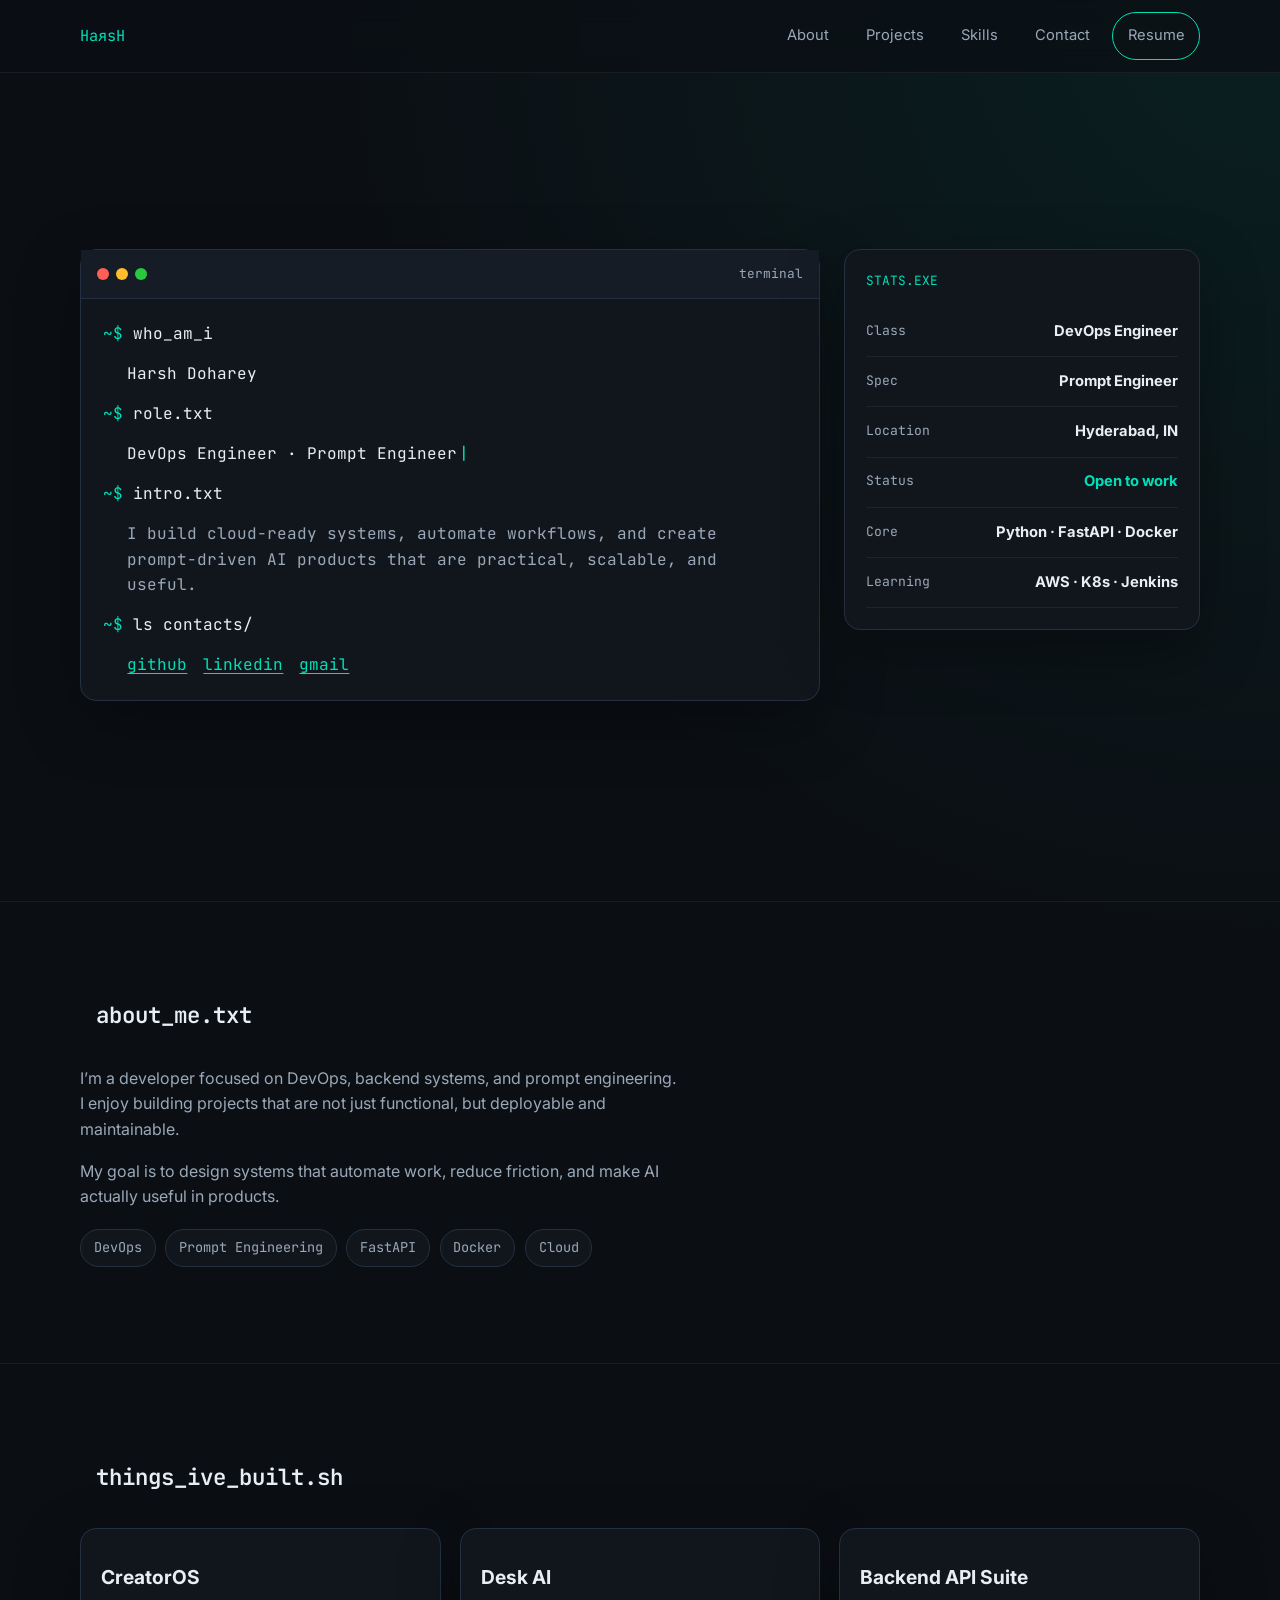
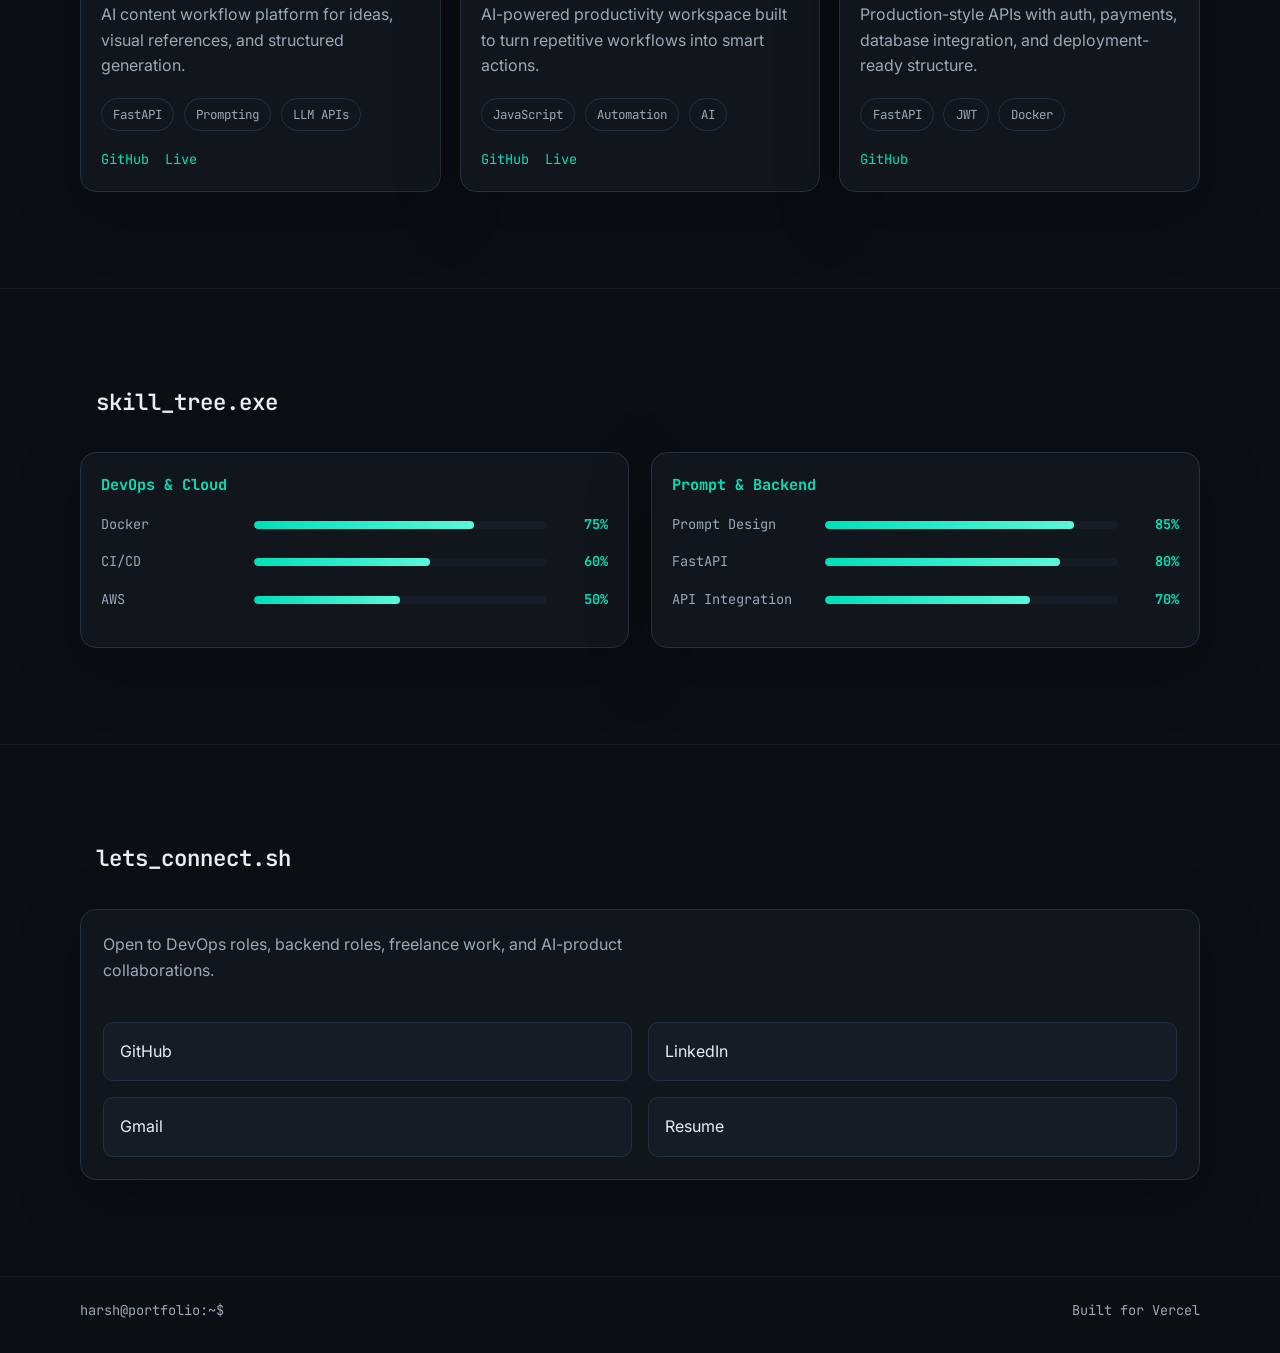
==== index.html @ 0ca091e4 "portfolio first deploy" ====
<!DOCTYPE html>
<html lang="en">
<head>
  <meta charset="UTF-8" />
  <meta name="viewport" content="width=device-width, initial-scale=1.0" />
  <title>Harsh Doharey | DevOps & Prompt Engineer</title>
  <meta name="description" content="Portfolio of Harsh Doharey — DevOps Engineer and Prompt Engineer." />

  <link rel="preconnect" href="https://fonts.googleapis.com">
  <link rel="preconnect" href="https://fonts.gstatic.com" crossorigin>
  <link href="https://fonts.googleapis.com/css2?family=JetBrains+Mono:wght@400;500;700&family=Inter:wght@400;500;600;700;800&display=swap" rel="stylesheet">

  <link rel="stylesheet" href="./css/style.css" />
  <link rel="stylesheet" href="./css/sections.css" />
  <link rel="stylesheet" href="./css/responsive.css" />
</head>
<body>
  <a class="skip-link" href="#main">Skip to content</a>

  <header class="site-header">
    <div class="container navbar">
      <a href="#hero" class="brand">HaᴙsH</a>

      <nav class="nav" id="nav">
        <a href="#about"> About</a>
        <a href="#projects"> Projects</a>
        <a href="#skills"> Skills</a>
        <a href="#contact"> Contact</a>
        <a href="./assets/resume.pdf" target="_blank" rel="noopener noreferrer" class="resume-link">Resume</a>
      </nav>

      <button class="menu-btn" id="menuBtn" aria-label="Toggle menu">☰</button>
    </div>
  </header>

  <main id="main">
    <section class="hero" id="hero">
      <div class="container hero-grid">
        <div class="terminal-card">
          <div class="terminal-topbar">
            <span class="dot red"></span>
            <span class="dot yellow"></span>
            <span class="dot green"></span>
            <span class="terminal-title">terminal</span>
          </div>

          <div class="terminal-body">
            <p><span class="prompt">~$</span> who_am_i</p>
            <p class="output">Harsh Doharey</p>

            <p><span class="prompt">~$</span> role.txt</p>
            <p class="output" id="typewriter">DevOps Engineer · Prompt Engineer</p>

            <p><span class="prompt">~$</span> intro.txt</p>
            <p class="output soft">
              I build cloud-ready systems, automate workflows, and create prompt-driven AI products that are practical, scalable, and useful.
            </p>

            <p><span class="prompt">~$</span> ls contacts/</p>
            <div class="terminal-links">
              <a href="https://github.com/Harsh-D11" target="_blank" rel="noopener noreferrer">github</a>
              <a href="https://www.linkedin.com/in/harsh--doharey/" target="_blank" rel="noopener noreferrer">linkedin</a>
              <a href="mailto:bennyharsh@gmail.com">gmail</a>
            </div>
          </div>
        </div>

        <aside class="stats-card">
          <p class="card-label">STATS.EXE</p>
          <ul>
            <li><span>Class</span><strong>DevOps Engineer</strong></li>
            <li><span>Spec</span><strong>Prompt Engineer</strong></li>
            <li><span>Location</span><strong>Hyderabad, IN</strong></li>
            <li><span>Status</span><strong class="accent">Open to work</strong></li>
            <li><span>Core</span><strong>Python · FastAPI · Docker</strong></li>
            <li><span>Learning</span><strong>AWS · K8s · Jenkins</strong></li>
          </ul>
        </aside>
      </div>
    </section>

    <section class="section" id="about">
      <div class="container">
        <div class="section-head">
          <span class="section-no"></span>
          <h2>about_me.txt</h2>
        </div>
        <div class="about-grid">
          <div>
            <p>
              I’m a developer focused on DevOps, backend systems, and prompt engineering. I enjoy building projects that are not just functional, but deployable and maintainable.
            </p>
            <p>
              My goal is to design systems that automate work, reduce friction, and make AI actually useful in products.
            </p>
            <div class="tags">
              <span>DevOps</span>
              <span>Prompt Engineering</span>
              <span>FastAPI</span>
              <span>Docker</span>
              <span>Cloud</span>
            </div>
          </div>
         
        </div>
      </div>
    </section>

    <section class="section" id="projects">
      <div class="container">
        <div class="section-head">
          <span class="section-no"></span>
          <h2>things_ive_built.sh</h2>
        </div>

        <div class="projects-grid">
          <article class="project-card">
            <span class="project-index"></span>
            <h3>CreatorOS</h3>
            <p>AI content workflow platform for ideas, visual references, and structured generation.</p>
            <div class="tags small">
              <span>FastAPI</span>
              <span>Prompting</span>
              <span>LLM APIs</span>
            </div>
            <div class="project-links">
              <a href="#">GitHub</a>
              <a href="#">Live</a>
            </div>
          </article>

          <article class="project-card">
            <span class="project-index"></span>
            <h3>Desk AI</h3>
            <p>AI-powered productivity workspace built to turn repetitive workflows into smart actions.</p>
            <div class="tags small">
              <span>JavaScript</span>
              <span>Automation</span>
              <span>AI</span>
            </div>
            <div class="project-links">
              <a href="#">GitHub</a>
              <a href="#">Live</a>
            </div>
          </article>

          <article class="project-card">
            <span class="project-index"></span>
            <h3>Backend API Suite</h3>
            <p>Production-style APIs with auth, payments, database integration, and deployment-ready structure.</p>
            <div class="tags small">
              <span>FastAPI</span>
              <span>JWT</span>
              <span>Docker</span>
            </div>
            <div class="project-links">
              <a href="#">GitHub</a>
            </div>
          </article>
        </div>
      </div>
    </section>

    <section class="section" id="skills">
      <div class="container">
        <div class="section-head">
          <span class="section-no"></span>
          <h2>skill_tree.exe</h2>
        </div>

        <div class="skills-grid">
          <div class="skill-group">
            <h3>DevOps & Cloud</h3>
            <div class="skill-row" data-level="75">
              <span>Docker</span><div class="bar"><div class="fill"></div></div><b>75%</b>
            </div>
            <div class="skill-row" data-level="60">
              <span>CI/CD</span><div class="bar"><div class="fill"></div></div><b>60%</b>
            </div>
            <div class="skill-row" data-level="50">
              <span>AWS</span><div class="bar"><div class="fill"></div></div><b>50%</b>
            </div>
          </div>

          <div class="skill-group">
            <h3>Prompt & Backend</h3>
            <div class="skill-row" data-level="85">
              <span>Prompt Design</span><div class="bar"><div class="fill"></div></div><b>85%</b>
            </div>
            <div class="skill-row" data-level="80">
              <span>FastAPI</span><div class="bar"><div class="fill"></div></div><b>80%</b>
            </div>
            <div class="skill-row" data-level="70">
              <span>API Integration</span><div class="bar"><div class="fill"></div></div><b>70%</b>
            </div>
          </div>
        </div>
      </div>
    </section>

    <section class="section" id="contact">
      <div class="container">
        <div class="section-head">
          <span class="section-no"></span>
          <h2>lets_connect.sh</h2>
        </div>

        <div class="contact-box">
          <p class="contact-text">Open to DevOps roles, backend roles, freelance work, and AI-product collaborations.</p>
          <div class="contact-links-grid">
            <a href="https://github.com/Harsh-D11" target="_blank" rel="noopener noreferrer">GitHub</a>
            <a href="https://www.linkedin.com/in/harsh--doharey/" target="_blank" rel="noopener noreferrer">LinkedIn</a>
            <a href="mailto:bennyharsh@gmail.com">Gmail</a>
            <a href="./assets/resume.pdf" target="_blank" rel="noopener noreferrer">Resume</a>
          </div>
        </div>
      </div>
    </section>
  </main>

  <footer class="site-footer">
    <div class="container footer-inner">
      <span>harsh@portfolio:~$</span>
      <span>Built for Vercel</span>
    </div>
  </footer>

  <script src="./js/main.js"></script>
  <script src="./js/typewriter.js"></script>
  <script src="./js/skillbars.js"></script>
</body>
</html>
---- css/style.css ----
:root {
  --bg: #0b0f14;
  --surface: #11161d;
  --surface-2: #161c25;
  --border: #243041;
  --text: #e8eef5;
  --muted: #9aa8b8;
  --accent: #00e0b8;
  --accent-soft: rgba(0, 224, 184, 0.12);
  --red: #ff5f56;
  --yellow: #ffbd2e;
  --green: #27c93f;
  --mono: "JetBrains Mono", monospace;
  --body: "Inter", sans-serif;
  --max: 1120px;
  --radius: 16px;
  --radius-sm: 10px;
  --shadow: 0 20px 60px rgba(0, 0, 0, 0.35);
}

* { box-sizing: border-box; margin: 0; padding: 0; }
html { scroll-behavior: smooth; }
body {
  background: radial-gradient(circle at top right, rgba(0, 224, 184, 0.08), transparent 30%), var(--bg);
  color: var(--text);
  font-family: var(--body);
  line-height: 1.6;
}

a { color: inherit; text-decoration: none; }
img { max-width: 100%; display: block; }
button { font: inherit; cursor: pointer; }

.container {
  width: min(calc(100% - 2rem), var(--max));
  margin: 0 auto;
}

.skip-link {
  position: absolute;
  left: 1rem;
  top: -3rem;
  background: var(--accent);
  color: #00130f;
  padding: 0.7rem 1rem;
  border-radius: 8px;
  z-index: 999;
}
.skip-link:focus { top: 1rem; }

.site-header {
  position: sticky;
  top: 0;
  z-index: 100;
  background: rgba(11, 15, 20, 0.75);
  backdrop-filter: blur(12px);
  border-bottom: 1px solid rgba(255,255,255,0.06);
}

.navbar {
  min-height: 72px;
  display: flex;
  align-items: center;
  justify-content: space-between;
  gap: 1rem;
}

.brand {
  font-family: var(--mono);
  color: var(--accent);
  font-size: 0.95rem;
}

.nav {
  display: flex;
  align-items: center;
  gap: 0.5rem;
}

.nav a {
  color: var(--muted);
  font-size: 0.92rem;
  padding: 0.7rem 0.9rem;
  border-radius: 999px;
  transition: 0.2s ease;
}

.nav a:hover,
.resume-link {
  color: var(--accent);
}

.resume-link {
  border: 1px solid var(--accent);
}

.menu-btn {
  display: none;
  border: 1px solid var(--border);
  background: var(--surface);
  color: var(--text);
  padding: 0.6rem 0.8rem;
  border-radius: 10px;
}

.section {
  padding: 96px 0;
  border-top: 1px solid rgba(255,255,255,0.06);
}

.section-head {
  display: flex;
  align-items: center;
  gap: 1rem;
  margin-bottom: 2rem;
}

.section-no {
  color: var(--accent);
  font-family: var(--mono);
  font-size: 0.85rem;
}

.section-head h2 {
  font-family: var(--mono);
  font-size: 1.4rem;
  font-weight: 600;
}

.tags {
  display: flex;
  flex-wrap: wrap;
  gap: 0.6rem;
  margin-top: 1.2rem;
}

.tags span {
  padding: 0.45rem 0.8rem;
  border-radius: 999px;
  border: 1px solid var(--border);
  background: var(--surface);
  color: var(--muted);
  font-size: 0.85rem;
  font-family: var(--mono);
}

.tags.small span {
  font-size: 0.78rem;
  padding: 0.35rem 0.7rem;
}

.site-footer {
  border-top: 1px solid rgba(255,255,255,0.06);
  padding: 1.4rem 0 2rem;
}

.footer-inner {
  display: flex;
  justify-content: space-between;
  color: var(--muted);
  font-family: var(--mono);
  font-size: 0.85rem;
}
---- css/sections.css ----
.hero {
  padding: 72px 0 96px;
  min-height: calc(100vh - 72px);
  display: grid;
  align-items: center;
}

.hero-grid {
  display: grid;
  grid-template-columns: 1.35fr 0.65fr;
  gap: 1.5rem;
  align-items: start;
}

.terminal-card,
.stats-card,
.project-card,
.skill-group,
.contact-box,
.about-box {
  background: var(--surface);
  border: 1px solid var(--border);
  border-radius: var(--radius);
  box-shadow: var(--shadow);
}

.terminal-topbar {
  display: flex;
  align-items: center;
  gap: 0.45rem;
  padding: 0.85rem 1rem;
  background: var(--surface-2);
  border-bottom: 1px solid var(--border);
}

.dot {
  width: 12px;
  height: 12px;
  border-radius: 50%;
}
.red { background: var(--red); }
.yellow { background: var(--yellow); }
.green { background: var(--green); }
.terminal-title {
  margin-left: auto;
  font-family: var(--mono);
  color: var(--muted);
  font-size: 0.8rem;
}

.terminal-body {
  padding: 1.4rem;
  font-family: var(--mono);
}

.terminal-body p {
  margin-bottom: 0.9rem;
}

.prompt { color: var(--accent); }
.output {
  color: var(--text);
  margin-left: 1.5rem;
}
.output.soft {
  color: var(--muted);
}

.terminal-links {
  margin-left: 1.5rem;
  display: flex;
  gap: 1rem;
  flex-wrap: wrap;
}

.terminal-links a {
  color: var(--accent);
  text-decoration: underline;
  text-underline-offset: 3px;
}

.stats-card {
  padding: 1.3rem;
}

.card-label {
  color: var(--accent);
  font-family: var(--mono);
  font-size: 0.8rem;
  margin-bottom: 1rem;
}

.stats-card ul {
  list-style: none;
}

.stats-card li {
  display: flex;
  justify-content: space-between;
  gap: 1rem;
  padding: 0.8rem 0;
  border-bottom: 1px solid rgba(255,255,255,0.06);
}

.stats-card li span {
  color: var(--muted);
  font-family: var(--mono);
  font-size: 0.82rem;
}

.stats-card li strong {
  text-align: right;
  font-size: 0.92rem;
}

.accent { color: var(--accent); }

.about-grid,
.skills-grid,
.contact-box {
  display: grid;
  gap: 1.4rem;
}

.about-grid {
  grid-template-columns: 1.2fr 0.8fr;
}

.about-grid p {
  color: var(--muted);
  margin-bottom: 1rem;
  max-width: 60ch;
}

.about-box {
  display: grid;
  place-items: center;
  min-height: 260px;
  text-align: center;
  color: var(--muted);
  padding: 1rem;
}

.about-box code {
  color: var(--accent);
  font-family: var(--mono);
  margin: 0.5rem 0;
}

.projects-grid {
  display: grid;
  grid-template-columns: repeat(3, 1fr);
  gap: 1.2rem;
}

.project-card {
  padding: 1.25rem;
}

.project-index {
  color: var(--accent);
  font-family: var(--mono);
  font-size: 0.8rem;
}

.project-card h3 {
  margin: 0.8rem 0 0.6rem;
  font-size: 1.2rem;
}

.project-card p {
  color: var(--muted);
}

.project-links {
  display: flex;
  gap: 1rem;
  margin-top: 1.1rem;
}

.project-links a {
  color: var(--accent);
  font-family: var(--mono);
  font-size: 0.85rem;
}

.skills-grid {
  grid-template-columns: repeat(2, 1fr);
}

.skill-group {
  padding: 1.25rem;
}

.skill-group h3 {
  margin-bottom: 1rem;
  font-family: var(--mono);
  color: var(--accent);
  font-size: 0.95rem;
}

.skill-row {
  display: grid;
  grid-template-columns: 140px 1fr 48px;
  align-items: center;
  gap: 0.8rem;
  margin-bottom: 1rem;
}

.skill-row span,
.skill-row b {
  font-family: var(--mono);
  font-size: 0.85rem;
}

.skill-row span { color: var(--muted); }
.skill-row b { color: var(--accent); text-align: right; }

.bar {
  height: 8px;
  background: var(--surface-2);
  border-radius: 999px;
  overflow: hidden;
}

.fill {
  height: 100%;
  width: 0;
  background: linear-gradient(90deg, var(--accent), #5af7db);
  border-radius: 999px;
  transition: width 1s ease;
}

.contact-box {
  background: var(--surface);
  border: 1px solid var(--border);
  border-radius: var(--radius);
  padding: 1.4rem;
}

.contact-text {
  color: var(--muted);
  margin-bottom: 1rem;
  max-width: 60ch;
}

.contact-links-grid {
  display: grid;
  grid-template-columns: repeat(2, 1fr);
  gap: 1rem;
}

.contact-links-grid a {
  border: 1px solid var(--border);
  background: var(--surface-2);
  padding: 1rem;
  border-radius: var(--radius-sm);
  color: var(--text);
  transition: 0.2s ease;
}

.contact-links-grid a:hover {
  border-color: var(--accent);
  color: var(--accent);
}

.about-photo {
  display: flex;
  justify-content: center;
  align-items: flex-start;
}

.about-photo img {
  width: 100%;
  max-width: 300px;
  border-radius: var(--radius);
  border: 1px solid var(--border);
  object-fit: cover;
  aspect-ratio: 1 / 1;
}

/* TYPEWRITER FIX */
#typewriter {
  display: inline-block;
  min-width: 280px;    /* wider than your longest string */
  min-height: 1.4em;
}

#typewriter::after {
  content: '|';
  color: var(--accent);
  animation: blink 0.75s step-end infinite;
  margin-left: 2px;
}

@keyframes blink {
  0%, 100% { opacity: 1; }
  50%       { opacity: 0; }
}
---- css/responsive.css ----
@media (max-width: 980px) {
  .hero-grid,
  .about-grid,
  .skills-grid {
    grid-template-columns: 1fr;
  }

  .projects-grid {
    grid-template-columns: 1fr 1fr;
  }
}

@media (max-width: 720px) {
  .menu-btn {
    display: inline-block;
  }

  .nav {
    display: none;
    position: absolute;
    top: 72px;
    left: 0;
    right: 0;
    background: var(--surface);
    border-bottom: 1px solid var(--border);
    padding: 1rem;
    flex-direction: column;
    align-items: flex-start;
  }

  .nav.open {
    display: flex;
  }

  .projects-grid,
  .contact-links-grid {
    grid-template-columns: 1fr;
  }

  .skill-row {
    grid-template-columns: 1fr;
  }

  .skill-row b {
    text-align: left;
  }

  .footer-inner {
    flex-direction: column;
    gap: 0.5rem;
    align-items: flex-start;
  }
}
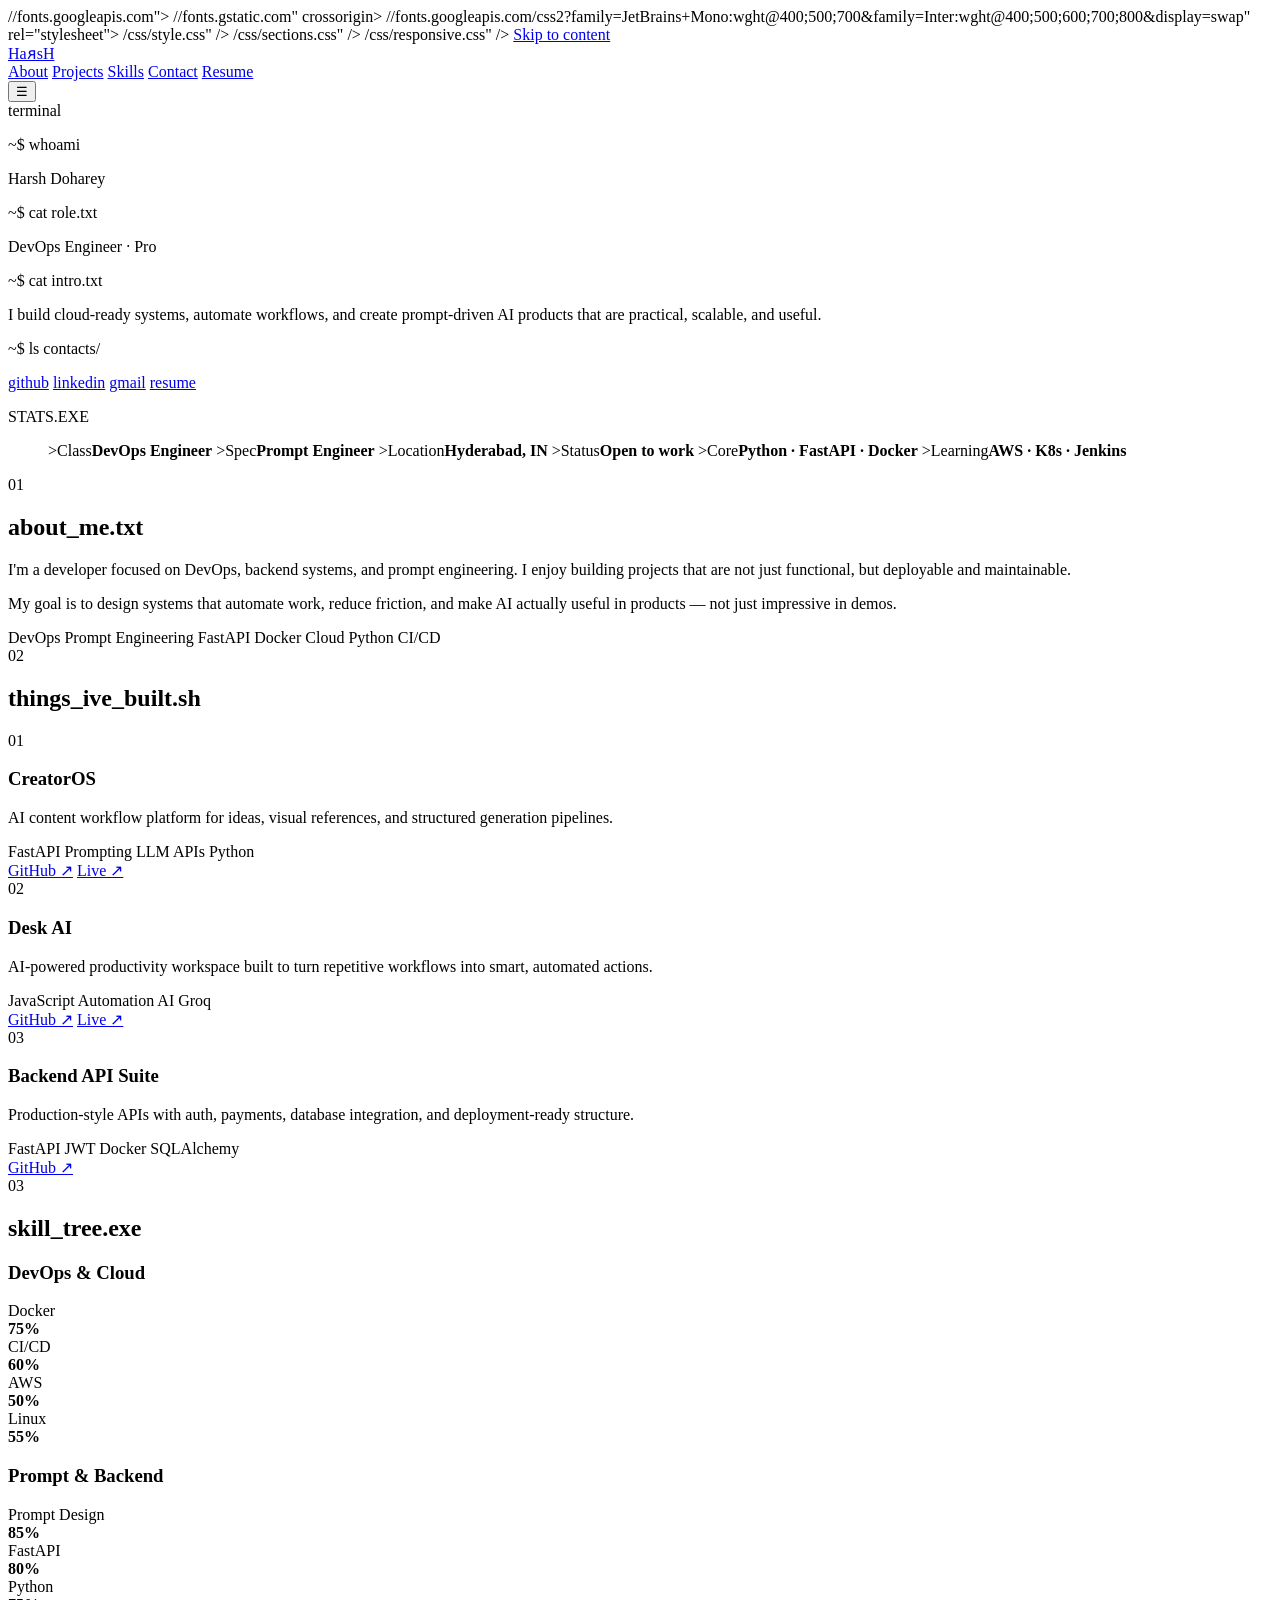
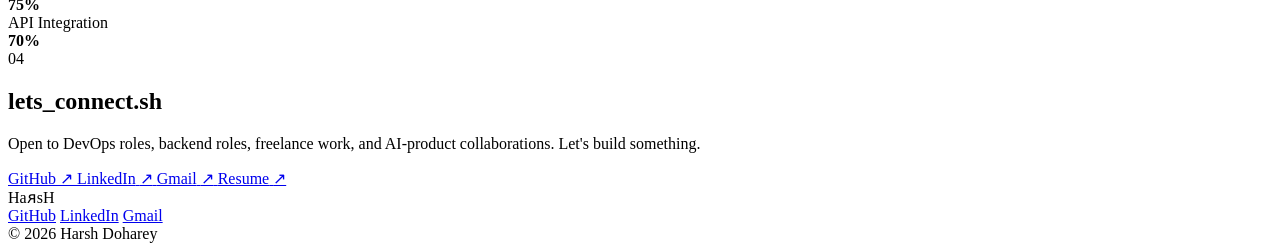
==== commit 263adcd4: "add resume page, update index, card corners, footer upgrade" ====
--- a/index.html
+++ b/index.html
@@ -6,27 +6,28 @@
   <title>Harsh Doharey | DevOps & Prompt Engineer</title>
   <meta name="description" content="Portfolio of Harsh Doharey — DevOps Engineer and Prompt Engineer." />
 
-  <link rel="preconnect" href="https://fonts.googleapis.com">
-  <link rel="preconnect" href="https://fonts.gstatic.com" crossorigin>
-  <link href="https://fonts.googleapis.com/css2?family=JetBrains+Mono:wght@400;500;700&family=Inter:wght@400;500;600;700;800&display=swap" rel="stylesheet">
-
-  <link rel="stylesheet" href="./css/style.css" />
-  <link rel="stylesheet" href="./css/sections.css" />
-  <link rel="stylesheet" href="./css/responsive.css" />
+  //fonts.googleapis.com">
+  //fonts.gstatic.com" crossorigin>
+  //fonts.googleapis.com/css2?family=JetBrains+Mono:wght@400;500;700&family=Inter:wght@400;500;600;700;800&display=swap" rel="stylesheet">
+
+  /css/style.css" />
+  /css/sections.css" />
+  /css/responsive.css" />
 </head>
 <body>
   <a class="skip-link" href="#main">Skip to content</a>
 
+  <!-- ── HEADER ── -->
   <header class="site-header">
     <div class="container navbar">
       <a href="#hero" class="brand">HaᴙsH</a>
 
       <nav class="nav" id="nav">
-        <a href="#about"> About</a>
-        <a href="#projects"> Projects</a>
-        <a href="#skills"> Skills</a>
-        <a href="#contact"> Contact</a>
-        <a href="./assets/resume.pdf" target="_blank" rel="noopener noreferrer" class="resume-link">Resume</a>
+        <a href="#about">About</a>
+        <a href="#projects">Projects</a>
+        <a href="#skills">Skills</a>
+        <a href="#contact">Contact</a>
+        <a href="./resume.html" class="resume-link">Resume</a>
       </nav>
 
       <button class="menu-btn" id="menuBtn" aria-label="Toggle menu">☰</button>
@@ -34,8 +35,11 @@
   </header>
 
   <main id="main">
+
+    <!-- ── HERO ── -->
     <section class="hero" id="hero">
       <div class="container hero-grid">
+
         <div class="terminal-card">
           <div class="terminal-topbar">
             <span class="dot red"></span>
@@ -45,22 +49,24 @@
           </div>
 
           <div class="terminal-body">
-            <p><span class="prompt">~$</span> who_am_i</p>
+            <p><span class="prompt">~$</span> <span class="cmd">whoami</span></p>
             <p class="output">Harsh Doharey</p>
 
-            <p><span class="prompt">~$</span> role.txt</p>
-            <p class="output" id="typewriter">DevOps Engineer · Prompt Engineer</p>
-
-            <p><span class="prompt">~$</span> intro.txt</p>
+            <p><span class="prompt">~$</span> <span class="cmd">cat role.txt</span></p>
+            <p class="output" id="typewriter"></p>
+
+            <p><span class="prompt">~$</span> <span class="cmd">cat intro.txt</span></p>
             <p class="output soft">
-              I build cloud-ready systems, automate workflows, and create prompt-driven AI products that are practical, scalable, and useful.
+              I build cloud-ready systems, automate workflows, and create
+              prompt-driven AI products that are practical, scalable, and useful.
             </p>
 
-            <p><span class="prompt">~$</span> ls contacts/</p>
+            <p><span class="prompt">~$</span> <span class="cmd">ls contacts/</span></p>
             <div class="terminal-links">
               <a href="https://github.com/Harsh-D11" target="_blank" rel="noopener noreferrer">github</a>
               <a href="https://www.linkedin.com/in/harsh--doharey/" target="_blank" rel="noopener noreferrer">linkedin</a>
               <a href="mailto:bennyharsh@gmail.com">gmail</a>
+              <a href="./resume.html">resume</a>
             </div>
           </div>
         </div>
@@ -68,30 +74,35 @@
         <aside class="stats-card">
           <p class="card-label">STATS.EXE</p>
           <ul>
-            <li><span>Class</span><strong>DevOps Engineer</strong></li>
-            <li><span>Spec</span><strong>Prompt Engineer</strong></li>
-            <li><span>Location</span><strong>Hyderabad, IN</strong></li>
-            <li><span>Status</span><strong class="accent">Open to work</strong></li>
-            <li><span>Core</span><strong>Python · FastAPI · Docker</strong></li>
-            <li><span>Learning</span><strong>AWS · K8s · Jenkins</strong></li>
+            ><span>Class</span><strong>DevOps Engineer</strong></li>
+            ><span>Spec</span><strong>Prompt Engineer</strong></li>
+            ><span>Location</span><strong>Hyderabad, IN</strong></li>
+            ><span>Status</span><strong class="accent">Open to work</strong></li>
+            ><span>Core</span><strong>Python · FastAPI · Docker</strong></li>
+            ><span>Learning</span><strong>AWS · K8s · Jenkins</strong></li>
           </ul>
         </aside>
-      </div>
-    </section>
-
+
+      </div>
+    </section>
+
+    <!-- ── ABOUT ── -->
     <section class="section" id="about">
       <div class="container">
         <div class="section-head">
-          <span class="section-no"></span>
+          <span class="section-no">01</span>
           <h2>about_me.txt</h2>
         </div>
         <div class="about-grid">
           <div>
             <p>
-              I’m a developer focused on DevOps, backend systems, and prompt engineering. I enjoy building projects that are not just functional, but deployable and maintainable.
+              I'm a developer focused on DevOps, backend systems, and prompt
+              engineering. I enjoy building projects that are not just functional,
+              but deployable and maintainable.
             </p>
             <p>
-              My goal is to design systems that automate work, reduce friction, and make AI actually useful in products.
+              My goal is to design systems that automate work, reduce friction,
+              and make AI actually useful in products — not just impressive in demos.
             </p>
             <div class="tags">
               <span>DevOps</span>
@@ -99,129 +110,191 @@
               <span>FastAPI</span>
               <span>Docker</span>
               <span>Cloud</span>
-            </div>
-          </div>
-         
-        </div>
-      </div>
-    </section>
-
+              <span>Python</span>
+              <span>CI/CD</span>
+            </div>
+          </div>
+        </div>
+      </div>
+    </section>
+
+    <!-- ── PROJECTS ── -->
     <section class="section" id="projects">
       <div class="container">
         <div class="section-head">
-          <span class="section-no"></span>
+          <span class="section-no">02</span>
           <h2>things_ive_built.sh</h2>
         </div>
 
         <div class="projects-grid">
+
           <article class="project-card">
-            <span class="project-index"></span>
+            <div class="card-corner tl"></div>
+            <div class="card-corner br"></div>
+            <span class="project-index">01</span>
             <h3>CreatorOS</h3>
-            <p>AI content workflow platform for ideas, visual references, and structured generation.</p>
+            <p>AI content workflow platform for ideas, visual references, and structured generation pipelines.</p>
             <div class="tags small">
               <span>FastAPI</span>
               <span>Prompting</span>
               <span>LLM APIs</span>
+              <span>Python</span>
             </div>
             <div class="project-links">
-              <a href="#">GitHub</a>
-              <a href="#">Live</a>
+              <a href="https://github.com/Harsh-D11" target="_blank" rel="noopener noreferrer">GitHub ↗</a>
+              <a href="#">Live ↗</a>
             </div>
           </article>
 
           <article class="project-card">
-            <span class="project-index"></span>
+            <div class="card-corner tl"></div>
+            <div class="card-corner br"></div>
+            <span class="project-index">02</span>
             <h3>Desk AI</h3>
-            <p>AI-powered productivity workspace built to turn repetitive workflows into smart actions.</p>
+            <p>AI-powered productivity workspace built to turn repetitive workflows into smart, automated actions.</p>
             <div class="tags small">
               <span>JavaScript</span>
               <span>Automation</span>
               <span>AI</span>
+              <span>Groq</span>
             </div>
             <div class="project-links">
-              <a href="#">GitHub</a>
-              <a href="#">Live</a>
+              <a href="https://github.com/Harsh-D11" target="_blank" rel="noopener noreferrer">GitHub ↗</a>
+              <a href="#">Live ↗</a>
             </div>
           </article>
 
           <article class="project-card">
-            <span class="project-index"></span>
+            <div class="card-corner tl"></div>
+            <div class="card-corner br"></div>
+            <span class="project-index">03</span>
             <h3>Backend API Suite</h3>
             <p>Production-style APIs with auth, payments, database integration, and deployment-ready structure.</p>
             <div class="tags small">
               <span>FastAPI</span>
               <span>JWT</span>
               <span>Docker</span>
+              <span>SQLAlchemy</span>
             </div>
             <div class="project-links">
-              <a href="#">GitHub</a>
+              <a href="https://github.com/Harsh-D11" target="_blank" rel="noopener noreferrer">GitHub ↗</a>
             </div>
           </article>
-        </div>
-      </div>
-    </section>
-
+
+        </div>
+      </div>
+    </section>
+
+    <!-- ── SKILLS ── -->
     <section class="section" id="skills">
       <div class="container">
         <div class="section-head">
-          <span class="section-no"></span>
+          <span class="section-no">03</span>
           <h2>skill_tree.exe</h2>
         </div>
 
         <div class="skills-grid">
+
           <div class="skill-group">
-            <h3>DevOps & Cloud</h3>
+            <h3>DevOps &amp; Cloud</h3>
             <div class="skill-row" data-level="75">
-              <span>Docker</span><div class="bar"><div class="fill"></div></div><b>75%</b>
+              <span>Docker</span>
+              <div class="bar"><div class="fill"></div></div>
+              <b>75%</b>
             </div>
             <div class="skill-row" data-level="60">
-              <span>CI/CD</span><div class="bar"><div class="fill"></div></div><b>60%</b>
+              <span>CI/CD</span>
+              <div class="bar"><div class="fill"></div></div>
+              <b>60%</b>
             </div>
             <div class="skill-row" data-level="50">
-              <span>AWS</span><div class="bar"><div class="fill"></div></div><b>50%</b>
+              <span>AWS</span>
+              <div class="bar"><div class="fill"></div></div>
+              <b>50%</b>
+            </div>
+            <div class="skill-row" data-level="55">
+              <span>Linux</span>
+              <div class="bar"><div class="fill"></div></div>
+              <b>55%</b>
             </div>
           </div>
 
           <div class="skill-group">
-            <h3>Prompt & Backend</h3>
+            <h3>Prompt &amp; Backend</h3>
             <div class="skill-row" data-level="85">
-              <span>Prompt Design</span><div class="bar"><div class="fill"></div></div><b>85%</b>
+              <span>Prompt Design</span>
+              <div class="bar"><div class="fill"></div></div>
+              <b>85%</b>
             </div>
             <div class="skill-row" data-level="80">
-              <span>FastAPI</span><div class="bar"><div class="fill"></div></div><b>80%</b>
+              <span>FastAPI</span>
+              <div class="bar"><div class="fill"></div></div>
+              <b>80%</b>
+            </div>
+            <div class="skill-row" data-level="75">
+              <span>Python</span>
+              <div class="bar"><div class="fill"></div></div>
+              <b>75%</b>
             </div>
             <div class="skill-row" data-level="70">
-              <span>API Integration</span><div class="bar"><div class="fill"></div></div><b>70%</b>
-            </div>
-          </div>
-        </div>
-      </div>
-    </section>
-
+              <span>API Integration</span>
+              <div class="bar"><div class="fill"></div></div>
+              <b>70%</b>
+            </div>
+          </div>
+
+        </div>
+      </div>
+    </section>
+
+    <!-- ── CONTACT ── -->
     <section class="section" id="contact">
       <div class="container">
         <div class="section-head">
-          <span class="section-no"></span>
+          <span class="section-no">04</span>
           <h2>lets_connect.sh</h2>
         </div>
 
         <div class="contact-box">
-          <p class="contact-text">Open to DevOps roles, backend roles, freelance work, and AI-product collaborations.</p>
+          <p class="contact-text">
+            Open to DevOps roles, backend roles, freelance work,
+            and AI-product collaborations. Let's build something.
+          </p>
           <div class="contact-links-grid">
-            <a href="https://github.com/Harsh-D11" target="_blank" rel="noopener noreferrer">GitHub</a>
-            <a href="https://www.linkedin.com/in/harsh--doharey/" target="_blank" rel="noopener noreferrer">LinkedIn</a>
-            <a href="mailto:bennyharsh@gmail.com">Gmail</a>
-            <a href="./assets/resume.pdf" target="_blank" rel="noopener noreferrer">Resume</a>
-          </div>
-        </div>
-      </div>
-    </section>
+            <a href="https://github.com/Harsh-D11" target="_blank" rel="noopener noreferrer">
+              <span class="link-label">GitHub</span>
+              <span class="link-arrow">↗</span>
+            </a>
+            <a href="https://www.linkedin.com/in/harsh--doharey/" target="_blank" rel="noopener noreferrer">
+              <span class="link-label">LinkedIn</span>
+              <span class="link-arrow">↗</span>
+            </a>
+            <a href="mailto:bennyharsh@gmail.com">
+              <span class="link-label">Gmail</span>
+              <span class="link-arrow">↗</span>
+            </a>
+            <a href="./resume.html">
+              <span class="link-label">Resume</span>
+              <span class="link-arrow">↗</span>
+            </a>
+          </div>
+        </div>
+
+      </div>
+    </section>
+
   </main>
 
+  <!-- ── FOOTER ── -->
   <footer class="site-footer">
     <div class="container footer-inner">
-      <span>harsh@portfolio:~$</span>
-      <span>Built for Vercel</span>
+      <span class="footer-brand">HaᴙsH</span>
+      <div class="footer-links">
+        <a href="https://github.com/Harsh-D11" target="_blank" rel="noopener noreferrer">GitHub</a>
+        <a href="https://www.linkedin.com/in/harsh--doharey/" target="_blank" rel="noopener noreferrer">LinkedIn</a>
+        <a href="mailto:bennyharsh@gmail.com">Gmail</a>
+      </div>
+      <span class="footer-copy">© 2026 Harsh Doharey</span>
     </div>
   </footer>
 
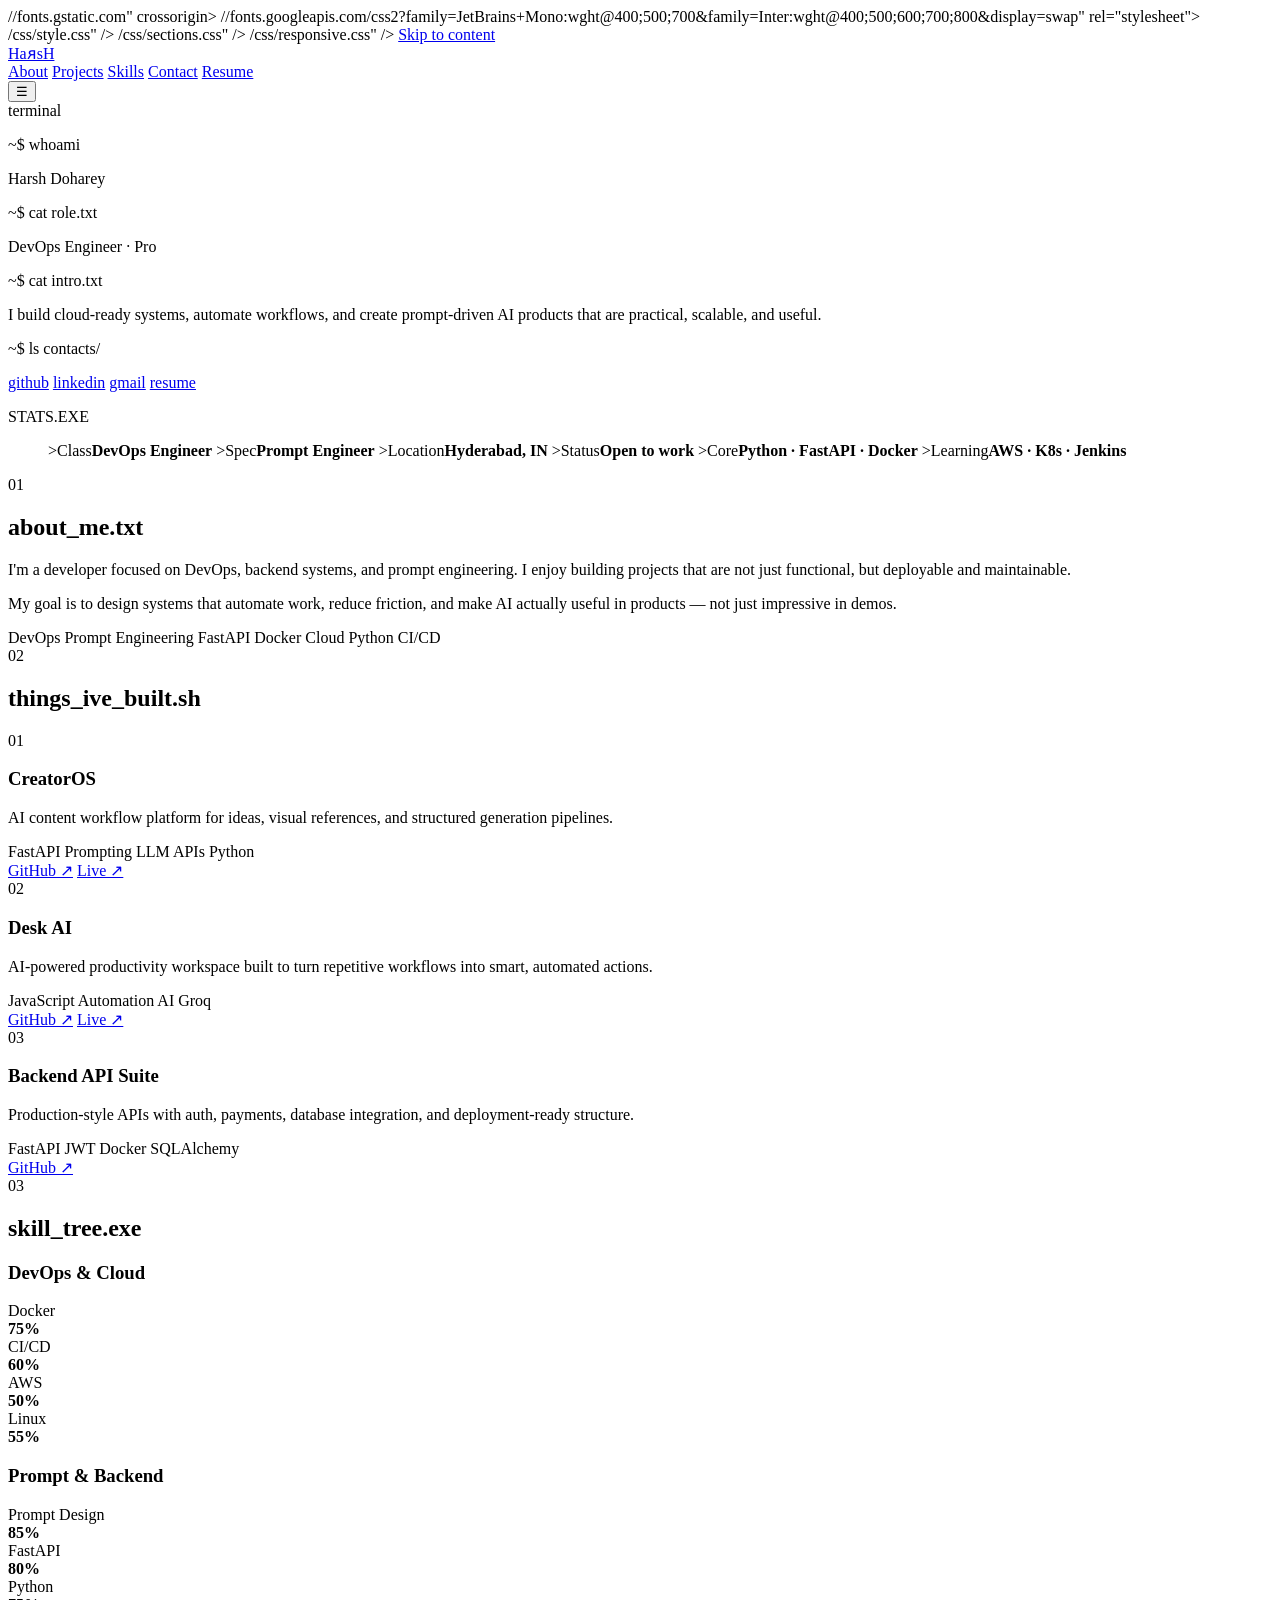
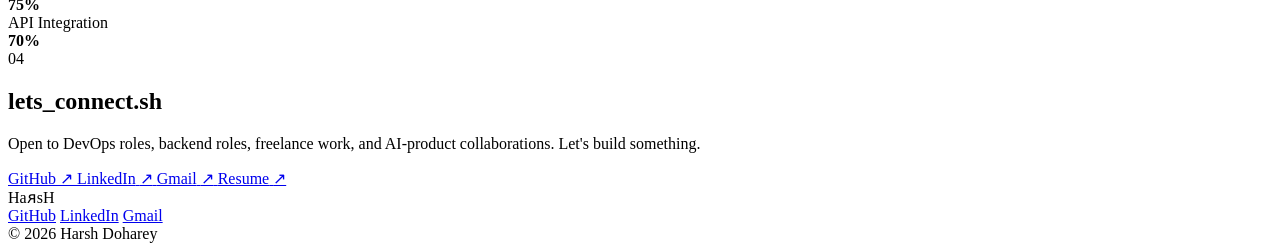
==== commit 7483918c: "clean fix index.html and resume.html" ====
--- a/index.html
+++ b/index.html
@@ -6,7 +6,7 @@
   <title>Harsh Doharey | DevOps & Prompt Engineer</title>
   <meta name="description" content="Portfolio of Harsh Doharey — DevOps Engineer and Prompt Engineer." />
 
-  //fonts.googleapis.com">
+  <link rel="preconnect" href="https://fonts.googleapis.com">
   //fonts.gstatic.com" crossorigin>
   //fonts.googleapis.com/css2?family=JetBrains+Mono:wght@400;500;700&family=Inter:wght@400;500;600;700;800&display=swap" rel="stylesheet">
 
@@ -15,13 +15,14 @@
   /css/responsive.css" />
 </head>
 <body>
+
   <a class="skip-link" href="#main">Skip to content</a>
 
-  <!-- ── HEADER ── -->
+
   <header class="site-header">
     <div class="container navbar">
       <a href="#hero" class="brand">HaᴙsH</a>
-
+      
       <nav class="nav" id="nav">
         <a href="#about">About</a>
         <a href="#projects">Projects</a>
@@ -29,14 +30,13 @@
         <a href="#contact">Contact</a>
         <a href="./resume.html" class="resume-link">Resume</a>
       </nav>
-
-      <button class="menu-btn" id="menuBtn" aria-label="Toggle menu">☰</button>
+      <button class="menu-btn" id="menuBtn" aria-label="Toggle menu">&#9776;</button>
     </div>
   </header>
 
   <main id="main">
 
-    <!-- ── HERO ── -->
+    <!-- HERO -->
     <section class="hero" id="hero">
       <div class="container hero-grid">
 
@@ -86,7 +86,7 @@
       </div>
     </section>
 
-    <!-- ── ABOUT ── -->
+    <!-- ABOUT -->
     <section class="section" id="about">
       <div class="container">
         <div class="section-head">
@@ -118,7 +118,7 @@
       </div>
     </section>
 
-    <!-- ── PROJECTS ── -->
+    <!-- PROJECTS -->
     <section class="section" id="projects">
       <div class="container">
         <div class="section-head">
@@ -185,7 +185,7 @@
       </div>
     </section>
 
-    <!-- ── SKILLS ── -->
+    <!-- SKILLS -->
     <section class="section" id="skills">
       <div class="container">
         <div class="section-head">
@@ -247,7 +247,7 @@
       </div>
     </section>
 
-    <!-- ── CONTACT ── -->
+    <!-- CONTACT -->
     <section class="section" id="contact">
       <div class="container">
         <div class="section-head">
@@ -263,19 +263,19 @@
           <div class="contact-links-grid">
             <a href="https://github.com/Harsh-D11" target="_blank" rel="noopener noreferrer">
               <span class="link-label">GitHub</span>
-              <span class="link-arrow">↗</span>
+              <span class="link-arrow">&#8599;</span>
             </a>
             <a href="https://www.linkedin.com/in/harsh--doharey/" target="_blank" rel="noopener noreferrer">
               <span class="link-label">LinkedIn</span>
-              <span class="link-arrow">↗</span>
+              <span class="link-arrow">&#8599;</span>
             </a>
             <a href="mailto:bennyharsh@gmail.com">
               <span class="link-label">Gmail</span>
-              <span class="link-arrow">↗</span>
+              <span class="link-arrow">&#8599;</span>
             </a>
             <a href="./resume.html">
               <span class="link-label">Resume</span>
-              <span class="link-arrow">↗</span>
+              <span class="link-arrow">&#8599;</span>
             </a>
           </div>
         </div>
@@ -285,7 +285,7 @@
 
   </main>
 
-  <!-- ── FOOTER ── -->
+
   <footer class="site-footer">
     <div class="container footer-inner">
       <span class="footer-brand">HaᴙsH</span>
@@ -294,12 +294,13 @@
         <a href="https://www.linkedin.com/in/harsh--doharey/" target="_blank" rel="noopener noreferrer">LinkedIn</a>
         <a href="mailto:bennyharsh@gmail.com">Gmail</a>
       </div>
-      <span class="footer-copy">© 2026 Harsh Doharey</span>
+      <span class="footer-copy">&#169; 2026 Harsh Doharey</span>
     </div>
   </footer>
 
   <script src="./js/main.js"></script>
   <script src="./js/typewriter.js"></script>
   <script src="./js/skillbars.js"></script>
+
 </body>
 </html>
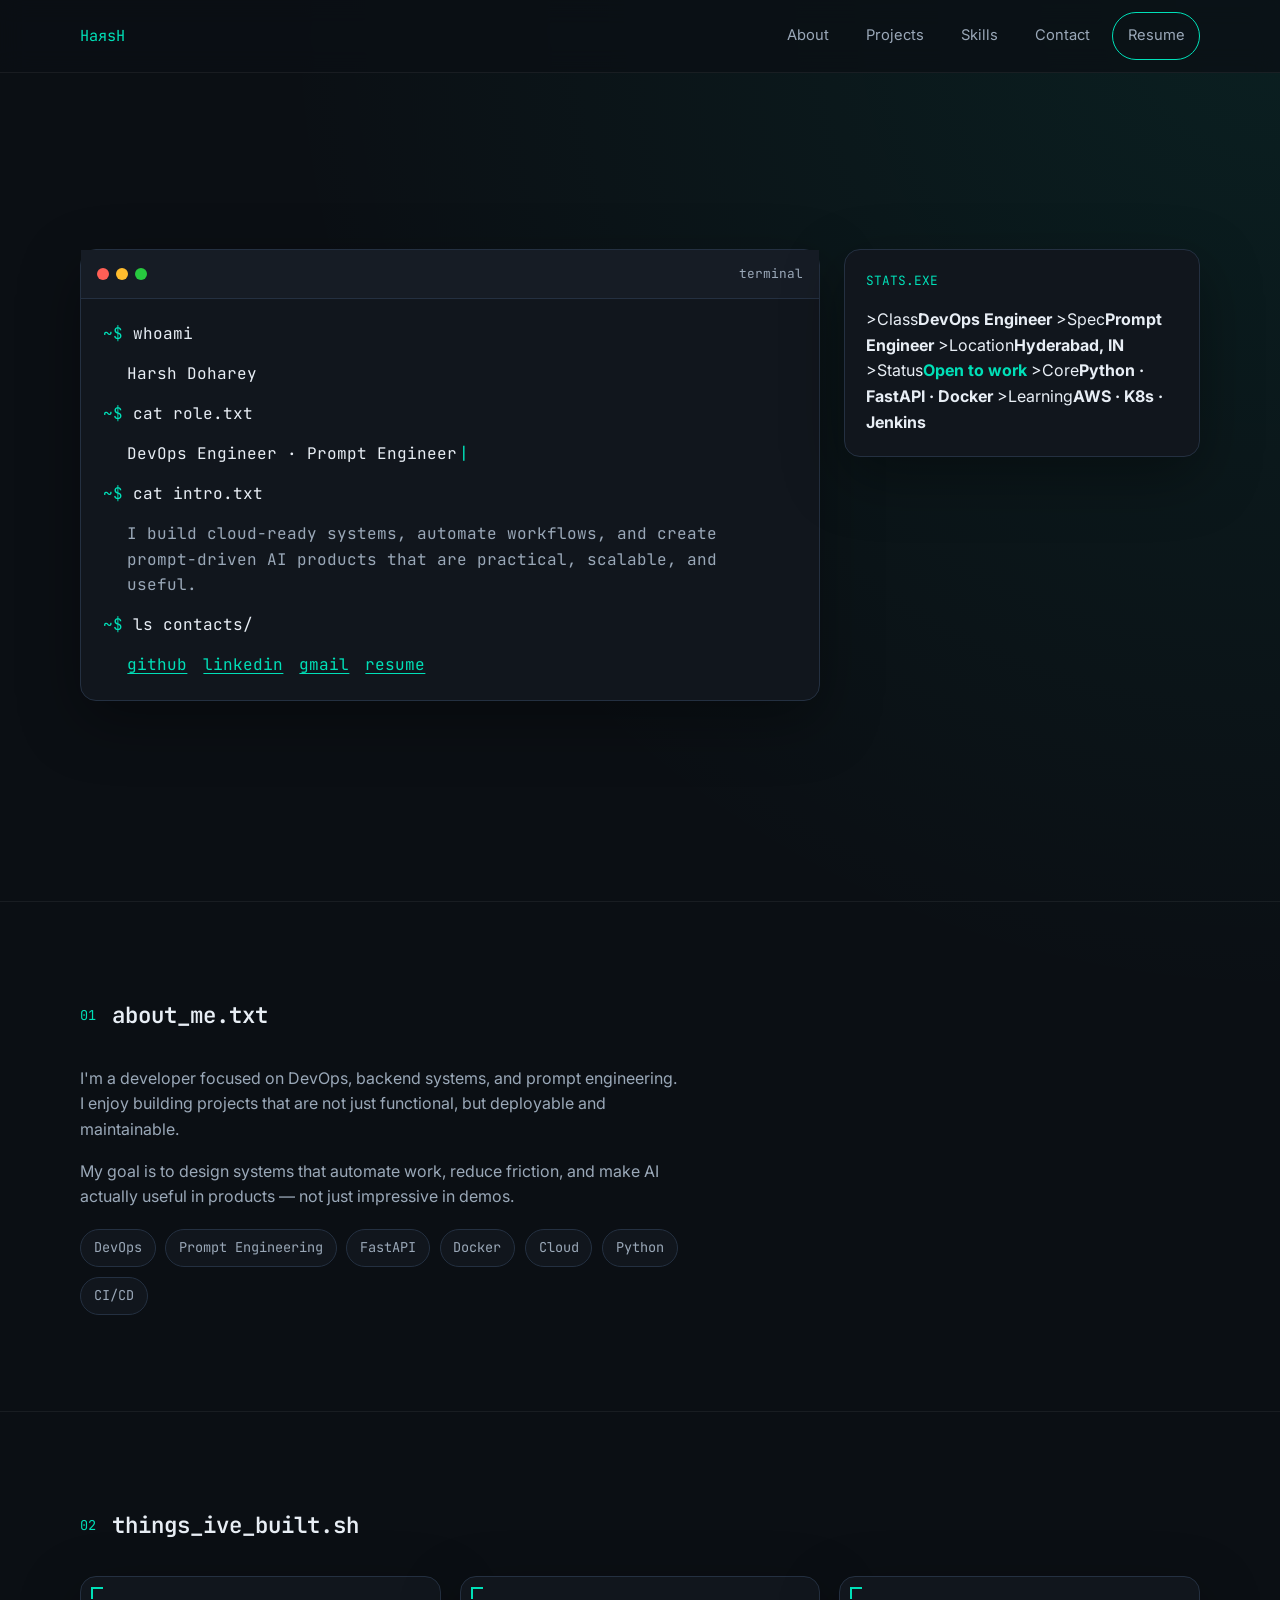
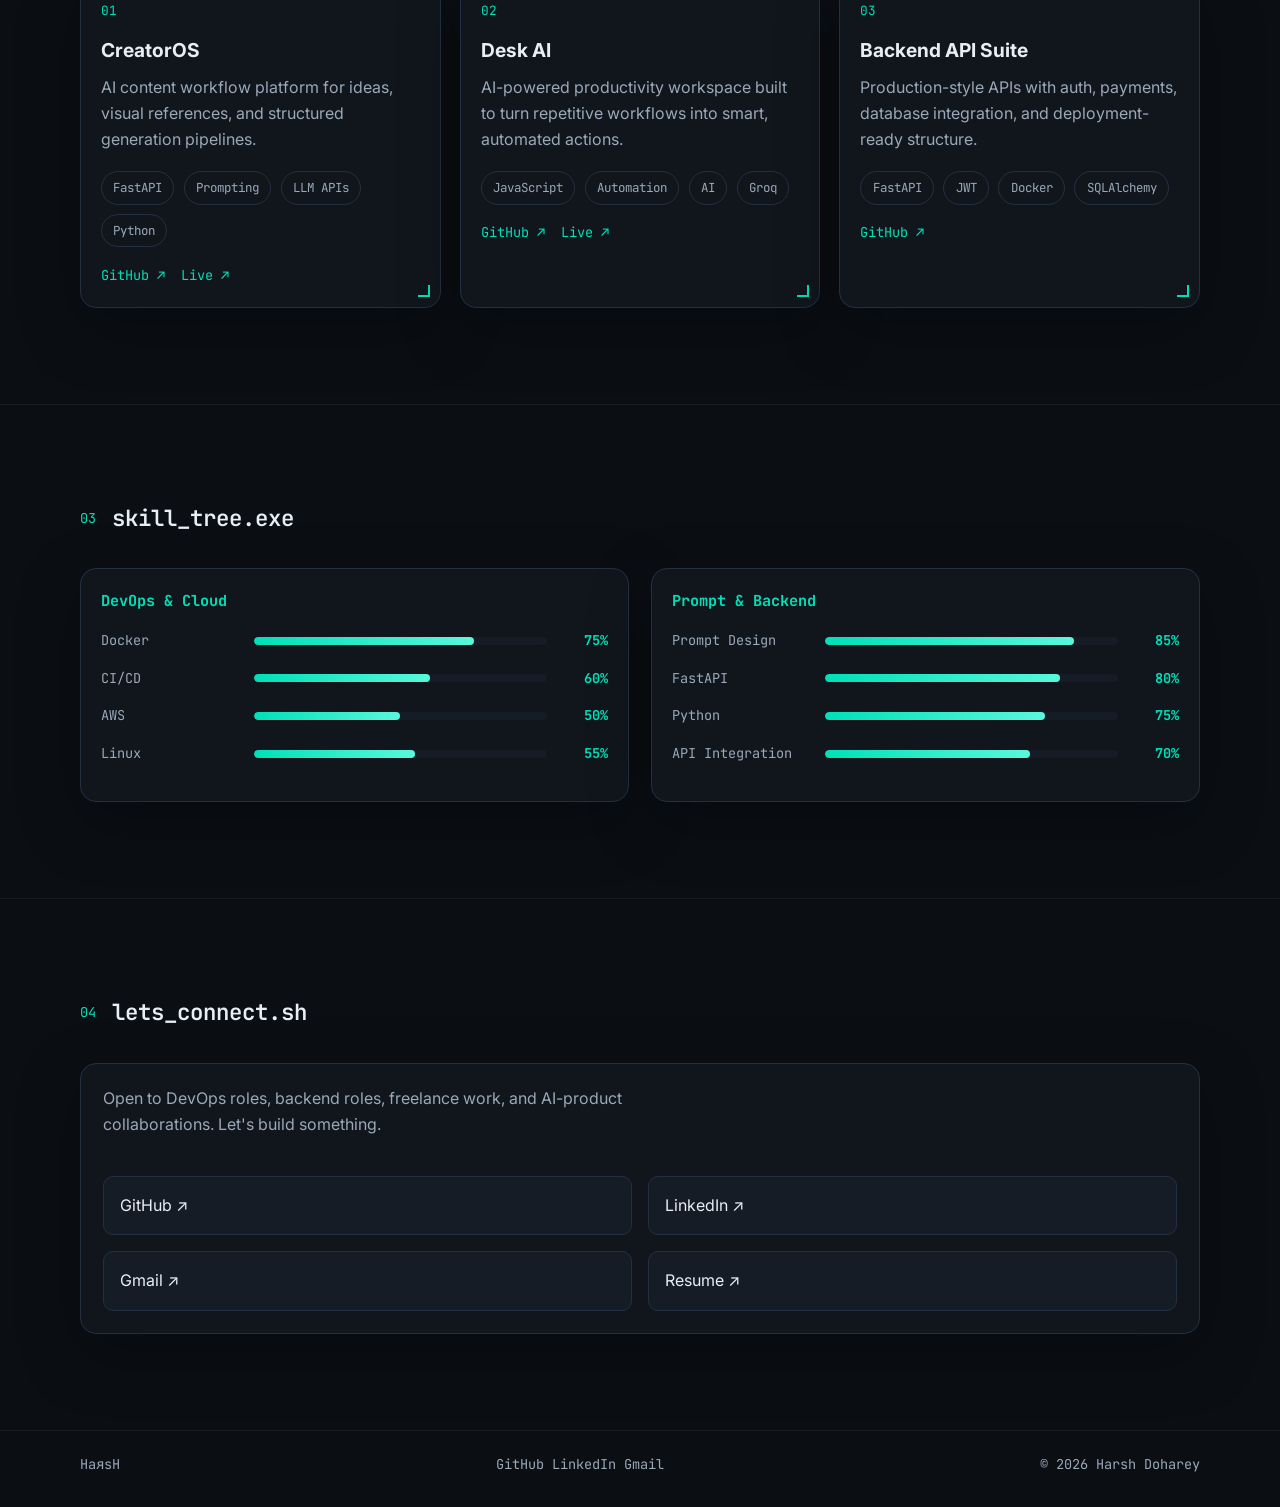
==== commit dd3a0d91: "clean fix index.html and resume.html" ====
--- a/index.html
+++ b/index.html
@@ -7,12 +7,12 @@
   <meta name="description" content="Portfolio of Harsh Doharey — DevOps Engineer and Prompt Engineer." />
 
   <link rel="preconnect" href="https://fonts.googleapis.com">
-  //fonts.gstatic.com" crossorigin>
-  //fonts.googleapis.com/css2?family=JetBrains+Mono:wght@400;500;700&family=Inter:wght@400;500;600;700;800&display=swap" rel="stylesheet">
-
-  /css/style.css" />
-  /css/sections.css" />
-  /css/responsive.css" />
+  <link rel="preconnect" href="https://fonts.gstatic.com" crossorigin>
+  <link href="https://fonts.googleapis.com/css2?family=JetBrains+Mono:wght@400;500;700&family=Inter:wght@400;500;600;700;800&display=swap" rel="stylesheet">
+
+  <link rel="stylesheet" href="./css/style.css" />
+  <link rel="stylesheet" href="./css/sections.css" />
+  <link rel="stylesheet" href="./css/responsive.css" />
 </head>
 <body>
 
--- a/css/style.css
+++ b/css/style.css
@@ -0,0 +1,163 @@
+:root {
+  --bg: #0b0f14;
+  --surface: #11161d;
+  --surface-2: #161c25;
+  --border: #243041;
+  --text: #e8eef5;
+  --muted: #9aa8b8;
+  --accent: #00e0b8;
+  --accent-soft: rgba(0, 224, 184, 0.12);
+  --red: #ff5f56;
+  --yellow: #ffbd2e;
+  --green: #27c93f;
+  --mono: "JetBrains Mono", monospace;
+  --body: "Inter", sans-serif;
+  --max: 1120px;
+  --radius: 16px;
+  --radius-sm: 10px;
+  --shadow: 0 20px 60px rgba(0, 0, 0, 0.35);
+}
+
+* { box-sizing: border-box; margin: 0; padding: 0; }
+html { scroll-behavior: smooth; }
+body {
+  background: radial-gradient(circle at top right, rgba(0, 224, 184, 0.08), transparent 30%), var(--bg);
+  color: var(--text);
+  font-family: var(--body);
+  line-height: 1.6;
+}
+
+a { color: inherit; text-decoration: none; }
+img { max-width: 100%; display: block; }
+button { font: inherit; cursor: pointer; }
+
+.container {
+  width: min(calc(100% - 2rem), var(--max));
+  margin: 0 auto;
+}
+
+.skip-link {
+  position: absolute;
+  left: 1rem;
+  top: -3rem;
+  background: var(--accent);
+  color: #00130f;
+  padding: 0.7rem 1rem;
+  border-radius: 8px;
+  z-index: 999;
+}
+.skip-link:focus { top: 1rem; }
+
+.site-header {
+  position: sticky;
+  top: 0;
+  z-index: 100;
+  background: rgba(11, 15, 20, 0.75);
+  backdrop-filter: blur(12px);
+  border-bottom: 1px solid rgba(255,255,255,0.06);
+}
+
+.navbar {
+  min-height: 72px;
+  display: flex;
+  align-items: center;
+  justify-content: space-between;
+  gap: 1rem;
+}
+
+.brand {
+  font-family: var(--mono);
+  color: var(--accent);
+  font-size: 0.95rem;
+}
+
+.nav {
+  display: flex;
+  align-items: center;
+  gap: 0.5rem;
+}
+
+.nav a {
+  color: var(--muted);
+  font-size: 0.92rem;
+  padding: 0.7rem 0.9rem;
+  border-radius: 999px;
+  transition: 0.2s ease;
+}
+
+.nav a:hover,
+.resume-link {
+  color: var(--accent);
+}
+
+.resume-link {
+  border: 1px solid var(--accent);
+}
+
+.menu-btn {
+  display: none;
+  border: 1px solid var(--border);
+  background: var(--surface);
+  color: var(--text);
+  padding: 0.6rem 0.8rem;
+  border-radius: 10px;
+}
+
+.section {
+  padding: 96px 0;
+  border-top: 1px solid rgba(255,255,255,0.06);
+}
+
+.section-head {
+  display: flex;
+  align-items: center;
+  gap: 1rem;
+  margin-bottom: 2rem;
+}
+
+.section-no {
+  color: var(--accent);
+  font-family: var(--mono);
+  font-size: 0.85rem;
+}
+
+.section-head h2 {
+  font-family: var(--mono);
+  font-size: 1.4rem;
+  font-weight: 600;
+}
+
+.tags {
+  display: flex;
+  flex-wrap: wrap;
+  gap: 0.6rem;
+  margin-top: 1.2rem;
+}
+
+.tags span {
+  padding: 0.45rem 0.8rem;
+  border-radius: 999px;
+  border: 1px solid var(--border);
+  background: var(--surface);
+  color: var(--muted);
+  font-size: 0.85rem;
+  font-family: var(--mono);
+}
+
+.tags.small span {
+  font-size: 0.78rem;
+  padding: 0.35rem 0.7rem;
+}
+
+.site-footer {
+  border-top: 1px solid rgba(255,255,255,0.06);
+  padding: 1.4rem 0 2rem;
+}
+
+.footer-inner {
+  display: flex;
+  justify-content: space-between;
+  color: var(--muted);
+  font-family: var(--mono);
+  font-size: 0.85rem;
+}
--- a/css/sections.css
+++ b/css/sections.css
@@ -0,0 +1,323 @@
+.hero {
+  padding: 72px 0 96px;
+  min-height: calc(100vh - 72px);
+  display: grid;
+  align-items: center;
+}
+
+.hero-grid {
+  display: grid;
+  grid-template-columns: 1.35fr 0.65fr;
+  gap: 1.5rem;
+  align-items: start;
+}
+
+.terminal-card,
+.stats-card,
+.project-card,
+.skill-group,
+.contact-box,
+.about-box {
+  background: var(--surface);
+  border: 1px solid var(--border);
+  border-radius: var(--radius);
+  box-shadow: var(--shadow);
+}
+
+.terminal-topbar {
+  display: flex;
+  align-items: center;
+  gap: 0.45rem;
+  padding: 0.85rem 1rem;
+  background: var(--surface-2);
+  border-bottom: 1px solid var(--border);
+}
+
+.dot {
+  width: 12px;
+  height: 12px;
+  border-radius: 50%;
+}
+.red { background: var(--red); }
+.yellow { background: var(--yellow); }
+.green { background: var(--green); }
+.terminal-title {
+  margin-left: auto;
+  font-family: var(--mono);
+  color: var(--muted);
+  font-size: 0.8rem;
+}
+
+.terminal-body {
+  padding: 1.4rem;
+  font-family: var(--mono);
+}
+
+.terminal-body p {
+  margin-bottom: 0.9rem;
+}
+
+.prompt { color: var(--accent); }
+.output {
+  color: var(--text);
+  margin-left: 1.5rem;
+}
+.output.soft {
+  color: var(--muted);
+}
+
+.terminal-links {
+  margin-left: 1.5rem;
+  display: flex;
+  gap: 1rem;
+  flex-wrap: wrap;
+}
+
+.terminal-links a {
+  color: var(--accent);
+  text-decoration: underline;
+  text-underline-offset: 3px;
+}
+
+.stats-card {
+  padding: 1.3rem;
+}
+
+.card-label {
+  color: var(--accent);
+  font-family: var(--mono);
+  font-size: 0.8rem;
+  margin-bottom: 1rem;
+}
+
+.stats-card ul {
+  list-style: none;
+}
+
+.stats-card li {
+  display: flex;
+  justify-content: space-between;
+  gap: 1rem;
+  padding: 0.8rem 0;
+  border-bottom: 1px solid rgba(255,255,255,0.06);
+}
+
+.stats-card li span {
+  color: var(--muted);
+  font-family: var(--mono);
+  font-size: 0.82rem;
+}
+
+.stats-card li strong {
+  text-align: right;
+  font-size: 0.92rem;
+}
+
+.accent { color: var(--accent); }
+
+.about-grid,
+.skills-grid,
+.contact-box {
+  display: grid;
+  gap: 1.4rem;
+}
+
+.about-grid {
+  grid-template-columns: 1.2fr 0.8fr;
+}
+
+.about-grid p {
+  color: var(--muted);
+  margin-bottom: 1rem;
+  max-width: 60ch;
+}
+
+.about-box {
+  display: grid;
+  place-items: center;
+  min-height: 260px;
+  text-align: center;
+  color: var(--muted);
+  padding: 1rem;
+}
+
+.about-box code {
+  color: var(--accent);
+  font-family: var(--mono);
+  margin: 0.5rem 0;
+}
+
+.projects-grid {
+  display: grid;
+  grid-template-columns: repeat(3, 1fr);
+  gap: 1.2rem;
+}
+
+.project-card {
+  padding: 1.25rem;
+}
+
+.project-index {
+  color: var(--accent);
+  font-family: var(--mono);
+  font-size: 0.8rem;
+}
+
+.project-card h3 {
+  margin: 0.8rem 0 0.6rem;
+  font-size: 1.2rem;
+}
+
+.project-card p {
+  color: var(--muted);
+}
+
+.project-links {
+  display: flex;
+  gap: 1rem;
+  margin-top: 1.1rem;
+}
+
+.project-links a {
+  color: var(--accent);
+  font-family: var(--mono);
+  font-size: 0.85rem;
+}
+
+.skills-grid {
+  grid-template-columns: repeat(2, 1fr);
+}
+
+.skill-group {
+  padding: 1.25rem;
+}
+
+.skill-group h3 {
+  margin-bottom: 1rem;
+  font-family: var(--mono);
+  color: var(--accent);
+  font-size: 0.95rem;
+}
+
+.skill-row {
+  display: grid;
+  grid-template-columns: 140px 1fr 48px;
+  align-items: center;
+  gap: 0.8rem;
+  margin-bottom: 1rem;
+}
+
+.skill-row span,
+.skill-row b {
+  font-family: var(--mono);
+  font-size: 0.85rem;
+}
+
+.skill-row span { color: var(--muted); }
+.skill-row b { color: var(--accent); text-align: right; }
+
+.bar {
+  height: 8px;
+  background: var(--surface-2);
+  border-radius: 999px;
+  overflow: hidden;
+}
+
+.fill {
+  height: 100%;
+  width: 0;
+  background: linear-gradient(90deg, var(--accent), #5af7db);
+  border-radius: 999px;
+  transition: width 1s ease;
+}
+
+.contact-box {
+  background: var(--surface);
+  border: 1px solid var(--border);
+  border-radius: var(--radius);
+  padding: 1.4rem;
+}
+
+.contact-text {
+  color: var(--muted);
+  margin-bottom: 1rem;
+  max-width: 60ch;
+}
+
+.contact-links-grid {
+  display: grid;
+  grid-template-columns: repeat(2, 1fr);
+  gap: 1rem;
+}
+
+.contact-links-grid a {
+  border: 1px solid var(--border);
+  background: var(--surface-2);
+  padding: 1rem;
+  border-radius: var(--radius-sm);
+  color: var(--text);
+  transition: 0.2s ease;
+}
+
+.contact-links-grid a:hover {
+  border-color: var(--accent);
+  color: var(--accent);
+}
+
+.about-photo {
+  display: flex;
+  justify-content: center;
+  align-items: flex-start;
+}
+
+.about-photo img {
+  width: 100%;
+  max-width: 300px;
+  border-radius: var(--radius);
+  border: 1px solid var(--border);
+  object-fit: cover;
+  aspect-ratio: 1 / 1;
+}
+
+/* TYPEWRITER FIX */
+#typewriter {
+  display: inline-block;
+  min-width: 280px;    /* wider than your longest string */
+  min-height: 1.4em;
+}
+
+#typewriter::after {
+  content: '|';
+  color: var(--accent);
+  animation: blink 0.75s step-end infinite;
+  margin-left: 2px;
+}
+
+@keyframes blink {
+  0%, 100% { opacity: 1; }
+  50%       { opacity: 0; }
+}
+/* corner bracket cards */
+.project-card {
+  position: relative;
+}
+
+.card-corner {
+  position: absolute;
+  width: 12px;
+  height: 12px;
+  border-color: var(--accent);
+  border-style: solid;
+}
+
+.card-corner.tl {
+  top: 10px;
+  left: 10px;
+  border-width: 2px 0 0 2px;
+}
+
+.card-corner.br {
+  bottom: 10px;
+  right: 10px;
+  border-width: 0 2px 2px 0;
+}
--- a/css/responsive.css
+++ b/css/responsive.css
@@ -0,0 +1,53 @@
+@media (max-width: 980px) {
+  .hero-grid,
+  .about-grid,
+  .skills-grid {
+    grid-template-columns: 1fr;
+  }
+
+  .projects-grid {
+    grid-template-columns: 1fr 1fr;
+  }
+}
+
+@media (max-width: 720px) {
+  .menu-btn {
+    display: inline-block;
+  }
+
+  .nav {
+    display: none;
+    position: absolute;
+    top: 72px;
+    left: 0;
+    right: 0;
+    background: var(--surface);
+    border-bottom: 1px solid var(--border);
+    padding: 1rem;
+    flex-direction: column;
+    align-items: flex-start;
+  }
+
+  .nav.open {
+    display: flex;
+  }
+
+  .projects-grid,
+  .contact-links-grid {
+    grid-template-columns: 1fr;
+  }
+
+  .skill-row {
+    grid-template-columns: 1fr;
+  }
+
+  .skill-row b {
+    text-align: left;
+  }
+
+  .footer-inner {
+    flex-direction: column;
+    gap: 0.5rem;
+    align-items: flex-start;
+  }
+}
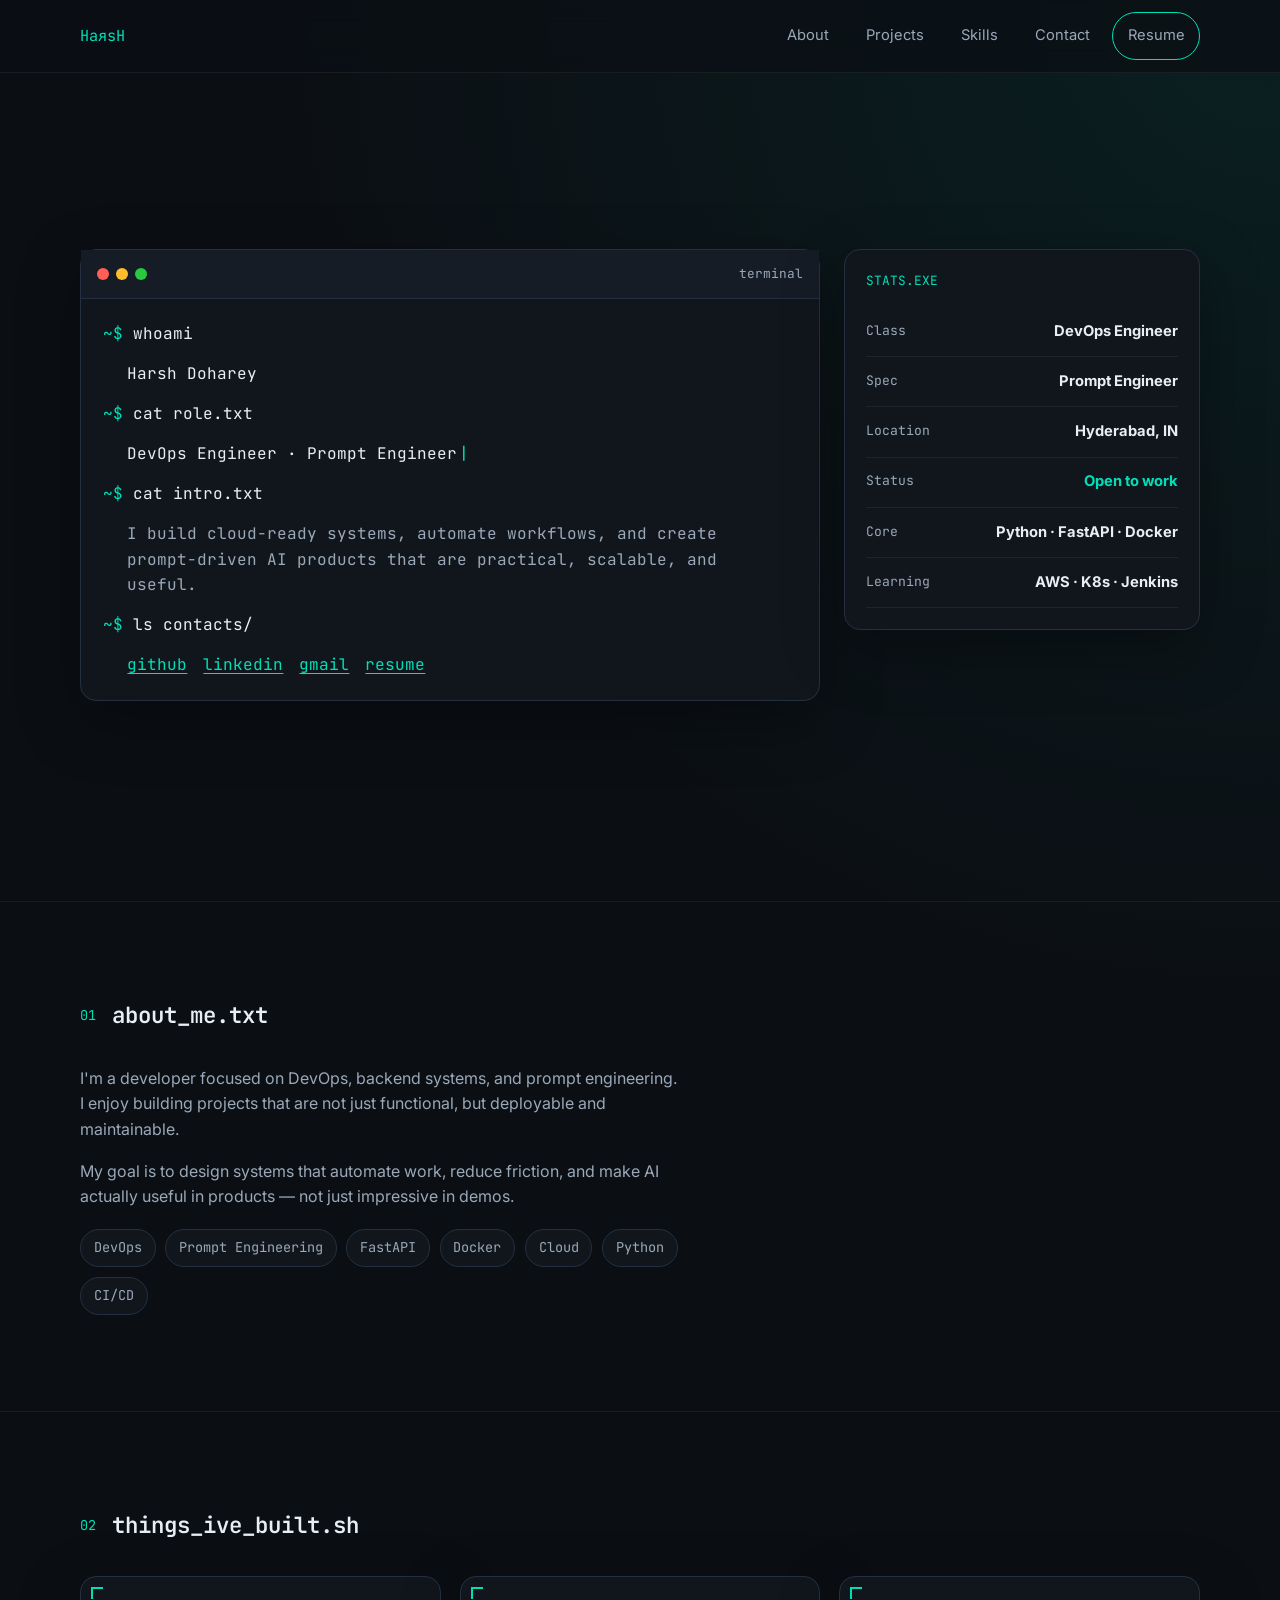
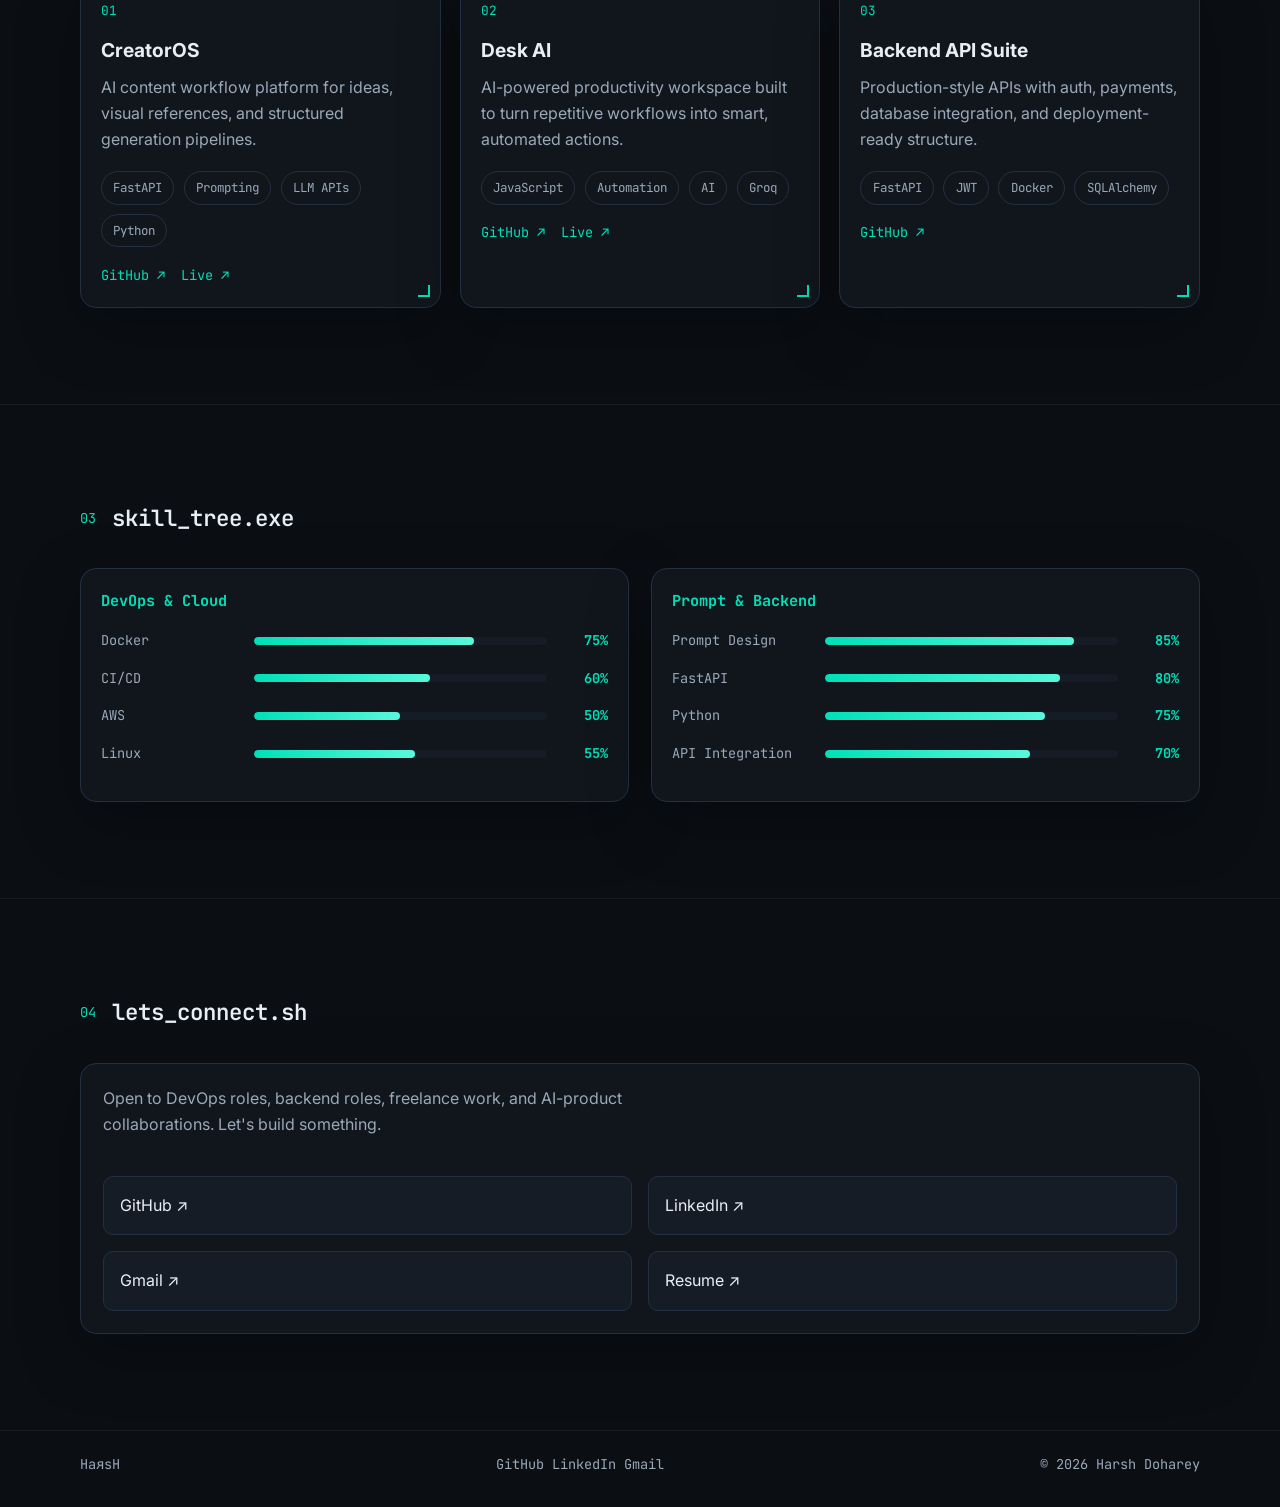
==== commit 57355654: "clean fix index.html" ====
--- a/index.html
+++ b/index.html
@@ -74,12 +74,12 @@
         <aside class="stats-card">
           <p class="card-label">STATS.EXE</p>
           <ul>
-            ><span>Class</span><strong>DevOps Engineer</strong></li>
-            ><span>Spec</span><strong>Prompt Engineer</strong></li>
-            ><span>Location</span><strong>Hyderabad, IN</strong></li>
-            ><span>Status</span><strong class="accent">Open to work</strong></li>
-            ><span>Core</span><strong>Python · FastAPI · Docker</strong></li>
-            ><span>Learning</span><strong>AWS · K8s · Jenkins</strong></li>
+            <li><span>Class</span><strong>DevOps Engineer</strong></li>
+            <li><span>Spec</span><strong>Prompt Engineer</strong></li>
+            <li><span>Location</span><strong>Hyderabad, IN</strong></li>
+            <li><span>Status</span><strong class="accent">Open to work</strong></li>
+            <li><span>Core</span><strong>Python · FastAPI · Docker</strong></li>
+            <li><span>Learning</span><strong>AWS · K8s · Jenkins</strong></li>
           </ul>
         </aside>
 
